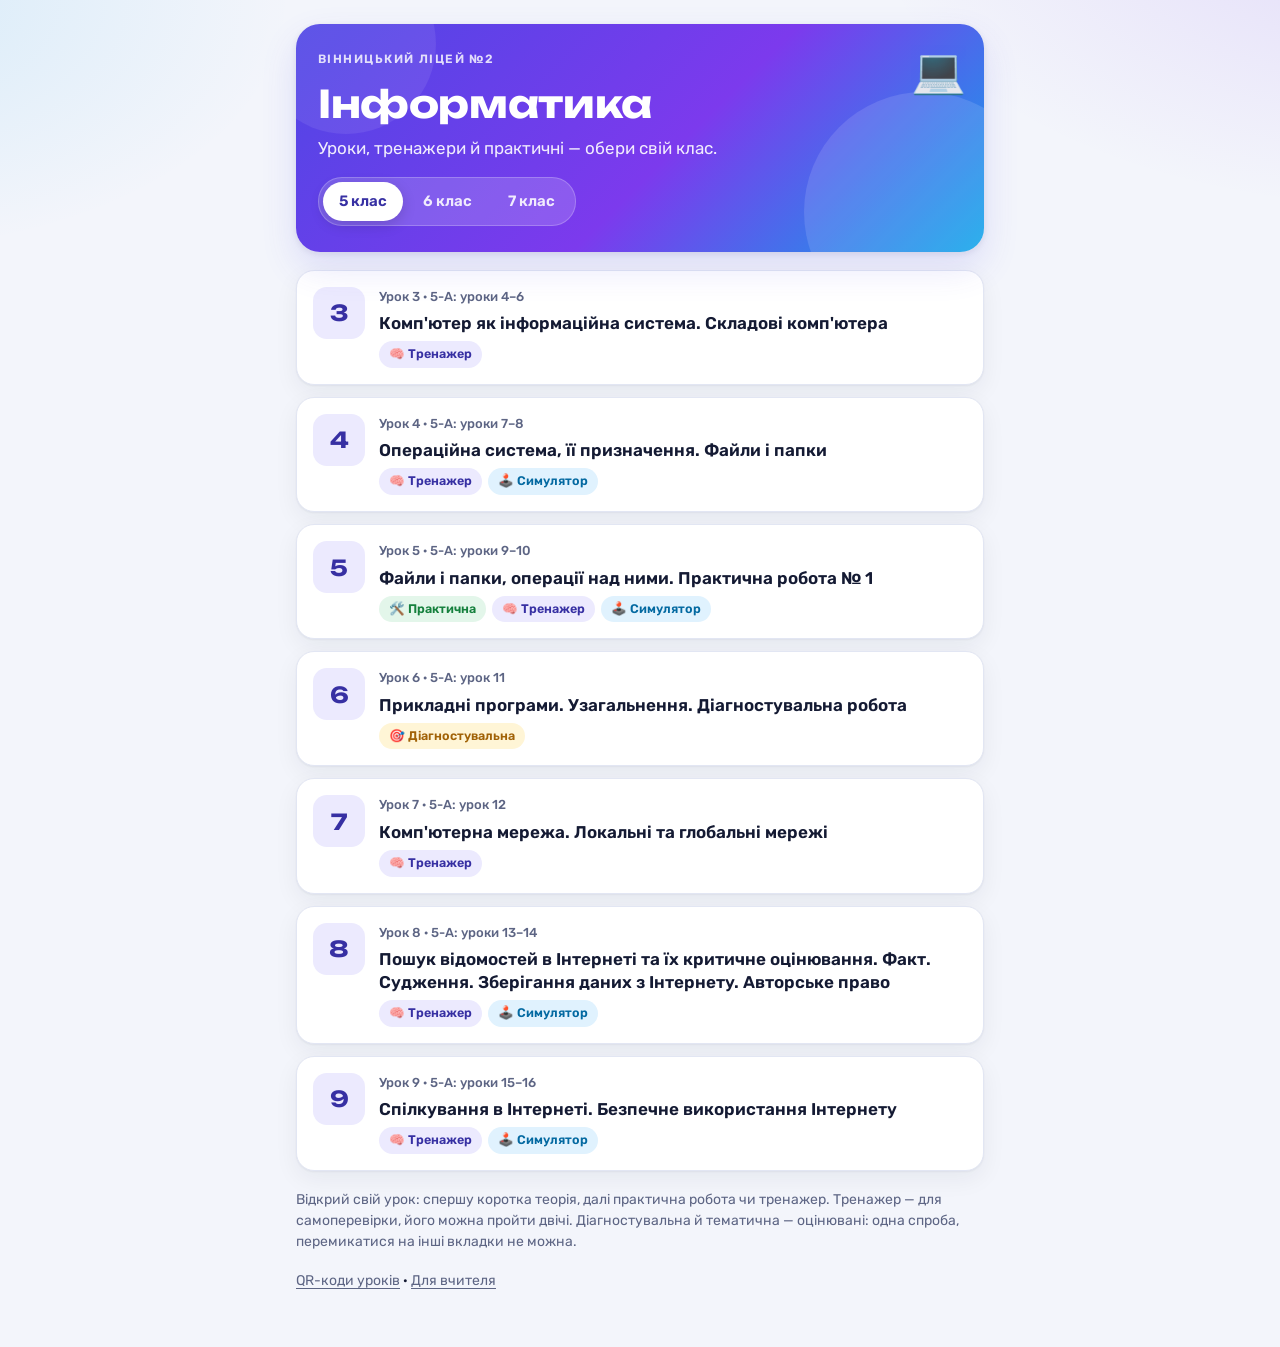
==== index.html @ d6779897 "Конспект-ігри на телефоні: банери не перекривають гру, тир чіткий - у міні-грі банер компактний одра" ====
<!doctype html>
<html lang="uk">
<head>
<meta charset="utf-8">
<meta name="viewport" content="width=device-width,initial-scale=1">
<title>Інформатика · уроки й тренажери</title>
<link rel="preconnect" href="https://fonts.googleapis.com">
<link rel="preconnect" href="https://fonts.gstatic.com" crossorigin>
<link rel="stylesheet" href="https://fonts.googleapis.com/css2?family=Unbounded:wght@500;600;700&family=Rubik:wght@400;500;600;700&display=swap">
<link rel="stylesheet" href="assets/style.css?v=202610202238">
</head>
<body>
<div class="wrap">
  <!-- Перелік уроків -->
  <div id="listView" class="stack" hidden>
    <header class="hero">
      <span class="hero-emoji" aria-hidden="true">💻</span>
      <div class="eyebrow">Вінницький ліцей №2</div>
      <h1>Інформатика</h1>
      <p>Уроки, тренажери й практичні — обери свій клас.</p>
      <div class="tabs" id="tabs" role="tablist" aria-label="Клас"></div>
    </header>
    <div class="list" id="list"></div>
    <p class="small muted" style="margin:0">Відкрий свій урок: спершу коротка теорія, далі практична робота чи тренажер. Тренажер — для самоперевірки, його можна пройти двічі. Діагностувальна й тематична — оцінювані: одна спроба, перемикатися на інші вкладки не можна.</p>
    <p class="small" style="margin:0"><a href="qr.html" class="link">QR-коди уроків</a> · <a href="teacher.html" class="link">Для вчителя</a></p>
  </div>

  <!-- Сторінка одного уроку -->
  <div id="lessonView" class="stack" hidden>
    <a href="index.html" id="back" class="backbtn">← Усі уроки</a>
    <header class="hero hero-lesson">
      <span class="hero-no" id="lNo" aria-hidden="true"></span>
      <div class="hero-text">
        <div class="eyebrow" id="lEyebrow"></div>
        <h1 id="lTitle"></h1>
        <p class="small" id="lBook"></p>
      </div>
    </header>
    <section class="card questcard" id="questWrap" hidden>
      <h2 class="sec-title"><span class="sec-ico" aria-hidden="true">🕹️</span>Конспект-гра <span class="beta">бета</span></h2>
      <p class="lucky">🍀 Пощастило! Конспект-гра відкривається лише на частині пристроїв — і цей серед них.</p>
      <p style="margin:0">Та сама тема — у вигляді гри: персонажі розповідають теорію, ти записуєш у зошит, а гра перевіряє. Хто швидше й точніше — потрапляє в таблицю лідерів класу. Можеш вибрати гру <b>замість</b> звичайного конспекту нижче. Наприкінці скажи, чи тобі так зручніше.</p>
      <a class="btn" id="questLink" href="#">🕹️ Пройти гру замість звичайного конспекту</a>
    </section>
    <section class="card">
      <h2 class="sec-title"><span class="sec-ico" aria-hidden="true">📘</span><span id="shortTitle">Теорія коротко</span></h2>
      <p class="writehint" id="writeHint">✍️ <b>Запиши в зошит</b> усе, що в рамках із позначкою «Запиши».</p>
      <div class="defs" id="defs"></div>
      <div class="brief" id="brief" hidden></div>
      <div id="keyWrap">
        <p class="keyhead">Запам'ятай</p>
        <ul class="key" id="key"></ul>
      </div>
    </section>
    <details class="card notes" id="notesWrap" hidden>
      <summary><h2 class="sec-title"><span class="sec-ico" aria-hidden="true">📖</span><span id="fullTitle">Повний конспект</span><span class="ntoggle"></span></h2></summary>
      <p class="writehint">✍️ Рамки «Запиши» — переписати в зошит.</p>
      <p class="pluslegend" id="plusLegend" hidden>Жовті рамки <span class="plusb">⭐ для 12 балів</span> — додаткові визначення: хто хоче 12, виписує й ці.</p>
      <div class="nbody" id="notes"></div>
    </details>
    <section class="card">
      <h2 class="sec-title"><span class="sec-ico" aria-hidden="true">🚀</span>Практика</h2>
      <div class="list" id="toolActs" hidden></div>
      <div class="gate" id="gate" hidden>
        <p style="margin:0">🔒 Щоб почати, введи код уроку — його скаже вчитель.</p>
        <div class="unlock"><input type="text" id="gateCode" placeholder="Код уроку" autocomplete="off" autocapitalize="off" spellcheck="false"><button class="btn" id="gateBtn">Відкрити</button></div>
        <p class="small errmsg" id="gateMsg" role="alert"></p>
      </div>
      <div class="list" id="acts"></div>
    </section>
    <p class="small" style="margin:0"><a href="qr.html" id="qrLink" class="link">QR-код цього уроку для проєктора</a></p>
  </div>
</div>
<script src="config.js?v=202610202238"></script>
<script src="assets/engine.js?v=202610202238"></script>
<script src="lessons.js?v=202610202238"></script>
<script src="tests/index.js?v=202610202238"></script>
<script src="practice/index.js?v=202610202238"></script>
<script src="assets/site.js?v=202610202238"></script>
<script src="assets/eggs.js?v=202610202238"></script>
<script>SITE.ready().then(SITE.renderIndex);</script>
</body>
</html>
---- assets/style.css ----
/* ============================================================ ТОКЕНИ */
:root{
  --bg:#f3f5fb;--bg-2:#e9eefb;--surface:#ffffff;--surface-2:#f7f8fd;--fg:#141a33;--muted:#5d6584;--line:#e2e6f3;--line-2:#d3d9ec;
  --accent:#4f46e5;--accent-2:#7c3aed;--accent-3:#0ea5e9;--accent-soft:#eceafe;--accent-ink:#3730a3;
  --pass:#15803d;--pass-soft:#e3f6ea;--fail:#c2410c;--fail-soft:#fdece4;--warn:#a16207;--warn-soft:#fff5d6;--sim:#0369a1;--sim-soft:#e0f2fe;
  --grad:linear-gradient(135deg,#4f46e5 0%,#7c3aed 55%,#0ea5e9 100%);
  --shadow:0 1px 2px rgba(20,26,51,.05),0 8px 24px rgba(20,26,51,.06);
  --shadow-hi:0 2px 6px rgba(20,26,51,.08),0 16px 36px rgba(79,70,229,.14);
  --r:18px;--r-sm:12px;
  --display:"Unbounded","Rubik",system-ui,sans-serif;--body:"Rubik",system-ui,-apple-system,"Segoe UI",sans-serif;
  color-scheme:light;
}
@media (prefers-color-scheme:dark){:root:not([data-theme="light"]){
  --bg:#0c1022;--bg-2:#121834;--surface:#161c36;--surface-2:#1b2242;--fg:#e8ebfa;--muted:#9ea6c8;--line:#262e52;--line-2:#323b66;
  --accent:#8b8cf8;--accent-2:#b18cfa;--accent-3:#38bdf8;--accent-soft:#232a5c;--accent-ink:#c7c8ff;
  --pass:#4ade80;--pass-soft:#123222;--fail:#fb8a5c;--fail-soft:#3a1d14;--warn:#facc15;--warn-soft:#352c0e;--sim:#7dd3fc;--sim-soft:#0b2a3f;
  --grad:linear-gradient(135deg,#4338ca 0%,#6d28d9 55%,#0369a1 100%);
  --shadow:0 1px 2px rgba(0,0,0,.3),0 8px 24px rgba(0,0,0,.25);--shadow-hi:0 2px 6px rgba(0,0,0,.35),0 16px 36px rgba(0,0,0,.35);
  color-scheme:dark}}
:root[data-theme="dark"]{
  --bg:#0c1022;--bg-2:#121834;--surface:#161c36;--surface-2:#1b2242;--fg:#e8ebfa;--muted:#9ea6c8;--line:#262e52;--line-2:#323b66;
  --accent:#8b8cf8;--accent-2:#b18cfa;--accent-3:#38bdf8;--accent-soft:#232a5c;--accent-ink:#c7c8ff;
  --pass:#4ade80;--pass-soft:#123222;--fail:#fb8a5c;--fail-soft:#3a1d14;--warn:#facc15;--warn-soft:#352c0e;--sim:#7dd3fc;--sim-soft:#0b2a3f;
  --grad:linear-gradient(135deg,#4338ca 0%,#6d28d9 55%,#0369a1 100%);
  --shadow:0 1px 2px rgba(0,0,0,.3),0 8px 24px rgba(0,0,0,.25);--shadow-hi:0 2px 6px rgba(0,0,0,.35),0 16px 36px rgba(0,0,0,.35);
  color-scheme:dark}

/* ============================================================ ОСНОВА */
*{box-sizing:border-box}
[hidden]{display:none!important}
html,body{margin:0}
body{
  background:
    radial-gradient(900px 500px at 110% -10%,color-mix(in srgb,var(--accent-2) 14%,transparent),transparent 60%),
    radial-gradient(700px 420px at -10% 0%,color-mix(in srgb,var(--accent-3) 12%,transparent),transparent 60%),
    var(--bg);
  background-attachment:fixed;
  color:var(--fg);font-family:var(--body);font-size:17px;line-height:1.5;-webkit-font-smoothing:antialiased;
}
.wrap{max-width:720px;margin:0 auto;padding:24px 16px 56px;display:flex;flex-direction:column;gap:18px}
.wrap.wide{max-width:1000px}
.stack{display:flex;flex-direction:column;gap:18px}
.eyebrow{font-size:12px;letter-spacing:.12em;text-transform:uppercase;color:var(--muted);font-weight:600}
h1{font-family:var(--display);font-weight:700;font-size:clamp(23px,5.8vw,32px);line-height:1.15;margin:4px 0 0;text-wrap:balance;letter-spacing:-.01em}
h2{font-family:var(--display);font-weight:600;font-size:18px;margin:0;letter-spacing:-.005em}
a{color:var(--accent)}
.muted{color:var(--muted)}
.small{font-size:14px}
code{background:var(--surface-2);border:1px solid var(--line);padding:1px 6px;border-radius:6px;font-size:14px;word-break:break-all}
code:empty{display:none}

.card{background:var(--surface);border:1px solid var(--line);border-radius:var(--r);padding:22px;display:flex;flex-direction:column;gap:14px;box-shadow:var(--shadow)}
@media (max-width:480px){.card{padding:18px;border-radius:16px}}

/* ---------- поля й кнопки ---------- */
label.fld{display:flex;flex-direction:column;gap:6px;font-weight:500;font-size:15px}
input[type=text],input[type=password],input[type=date],select{
  font:inherit;font-size:16px;padding:12px 14px;border:1.5px solid var(--line-2);border-radius:var(--r-sm);
  background:var(--surface-2);color:var(--fg);width:100%;transition:border-color .15s,box-shadow .15s}
input:focus,select:focus{outline:none;border-color:var(--accent);box-shadow:0 0 0 4px color-mix(in srgb,var(--accent) 18%,transparent)}
.btn{font:inherit;font-weight:600;border:0;border-radius:var(--r-sm);padding:13px 22px;background:var(--grad);color:#fff;cursor:pointer;align-self:flex-start;
  box-shadow:0 6px 16px color-mix(in srgb,var(--accent) 30%,transparent);transition:transform .12s,box-shadow .12s,filter .12s}
.btn:hover:not(:disabled){transform:translateY(-1px);filter:brightness(1.05)}
.btn:active:not(:disabled){transform:translateY(0)}
.btn.ghost{background:transparent;color:var(--accent);border:1.5px solid color-mix(in srgb,var(--accent) 55%,transparent);box-shadow:none}
.btn.ghost:hover:not(:disabled){background:var(--accent-soft)}
.btn:disabled{opacity:.45;cursor:not-allowed;box-shadow:none}
.btn:focus-visible,.link:focus-visible,a:focus-visible{outline:3px solid var(--accent);outline-offset:2px;border-radius:8px}
.btn.small-btn{padding:8px 14px;font-size:15px}
.link{background:none;border:0;color:var(--muted);font:inherit;font-size:14px;text-decoration:underline;text-underline-offset:3px;cursor:pointer;padding:0}
.link:hover{color:var(--accent)}
.row2{display:grid;grid-template-columns:1fr 2fr;gap:12px}
@media (max-width:480px){.row2{grid-template-columns:1fr}}

/* ---------- перемикачі (класи, Комп'ютер/Телефон) ---------- */
.tabs{display:inline-flex;gap:4px;flex-wrap:wrap;padding:4px;border-radius:24px;background:var(--surface);border:1px solid var(--line);box-shadow:var(--shadow);align-self:flex-start}
.tabs button{font:inherit;font-weight:600;font-size:15px;padding:8px 16px;border-radius:999px;border:0;background:transparent;color:var(--muted);cursor:pointer;transition:background .15s,color .15s}
.tabs button:hover{color:var(--fg)}
.tabs button.on{background:var(--grad);color:#fff;box-shadow:0 4px 12px color-mix(in srgb,var(--accent) 30%,transparent)}

/* ============================================================ ШАПКИ */
.hero{position:relative;overflow:hidden;border-radius:24px;padding:26px 22px;background:var(--grad);color:#fff;box-shadow:var(--shadow-hi);display:flex;flex-direction:column;gap:10px}
.hero::after{content:"";position:absolute;inset:auto -60px -80px auto;width:240px;height:240px;border-radius:50%;background:rgba(255,255,255,.12);pointer-events:none}
.hero::before{content:"";position:absolute;inset:-70px auto auto -40px;width:180px;height:180px;border-radius:50%;background:rgba(255,255,255,.08);pointer-events:none}
.hero > *{position:relative;z-index:1}
.hero .eyebrow{color:rgba(255,255,255,.82)}
.hero h1{color:#fff;font-size:clamp(26px,7vw,38px)}
.hero p{margin:0;color:rgba(255,255,255,.9)}
.hero .link{color:rgba(255,255,255,.9)}
.hero .link:hover{color:#fff}
.hero .tabs{background:rgba(255,255,255,.16);border-color:rgba(255,255,255,.22);box-shadow:none;margin-top:6px}
.hero .tabs button{color:rgba(255,255,255,.88)}
.hero .tabs button.on{background:#fff;color:#3730a3;box-shadow:0 4px 14px rgba(0,0,0,.15)}
.hero-emoji{position:absolute;right:18px;top:14px;font-size:44px;opacity:.95;z-index:1}
@media (max-width:480px){.hero-emoji{font-size:34px;right:14px;top:12px}}
.hero-lesson{flex-direction:row;align-items:flex-start;gap:16px}
.hero-lesson .hero-text{display:flex;flex-direction:column;gap:6px;min-width:0}
.hero-no{flex:none;width:64px;height:64px;border-radius:18px;background:rgba(255,255,255,.18);border:1px solid rgba(255,255,255,.3);display:grid;place-items:center;font-family:var(--display);font-weight:700;font-size:30px}
@media (max-width:420px){.hero-no{width:52px;height:52px;font-size:24px;border-radius:14px}.hero-lesson{gap:12px}}
.hero-lesson h1{font-size:clamp(20px,5.4vw,28px)}
.pagehead{display:flex;flex-direction:column;gap:4px}

/* ============================================================ ПЕРЕЛІК УРОКІВ */
.list{display:flex;flex-direction:column;gap:12px}
.lcard{display:flex;gap:14px;align-items:flex-start;padding:16px;border:1px solid var(--line);border-radius:var(--r);background:var(--surface);color:inherit;text-decoration:none;box-shadow:var(--shadow);transition:transform .15s,box-shadow .15s,border-color .15s}
.lcard:hover{transform:translateY(-2px);box-shadow:var(--shadow-hi);border-color:color-mix(in srgb,var(--accent) 35%,var(--line))}
.lno{flex:none;width:52px;height:52px;border-radius:14px;background:var(--accent-soft);color:var(--accent-ink);display:grid;place-items:center;font-family:var(--display);font-weight:700;font-size:22px}
.lbody{display:flex;flex-direction:column;gap:6px;min-width:0}
.lcard .t{font-weight:600;text-wrap:pretty;line-height:1.35}
.lnum{font-size:13px;color:var(--muted);font-weight:500}
.chips{display:flex;gap:6px;flex-wrap:wrap}
.badge{font-size:12.5px;font-weight:600;padding:4px 10px;border-radius:999px;background:var(--accent-soft);color:var(--accent-ink);white-space:nowrap}
.badge.diag{background:var(--warn-soft);color:var(--warn)}
.badge.prac{background:var(--pass-soft);color:var(--pass)}
.badge.tool{background:var(--warn-soft);color:var(--warn)}
.badge.sim{background:var(--sim-soft);color:var(--sim)}

/* ---------- сторінка уроку: теорія ---------- */
.sec-title{display:flex;align-items:center;gap:10px}
.sec-ico{width:34px;height:34px;border-radius:10px;display:grid;place-items:center;background:var(--accent-soft);font-size:18px;flex:none}
.defs{display:flex;flex-direction:column;gap:10px}
.def{position:relative;background:var(--accent-soft);border:2px solid color-mix(in srgb,var(--accent) 55%,transparent);border-radius:14px;padding:22px 14px 12px 18px;margin-top:10px;text-wrap:pretty}
/* ярлик «✍️ Запиши» на рамці кожного визначення — і в «Коротко», і в повному конспекті */
.def::after{content:"✍️ Запиши";position:absolute;top:-11px;left:14px;padding:1px 10px;border-radius:999px;font-size:12px;font-weight:700;line-height:20px;background:var(--accent);color:#fff;white-space:nowrap}
.def.plus::after{content:"✍️ Запиши — на 12";background:var(--warn);color:var(--surface)}
.writehint{margin:0;padding:8px 12px;border-radius:12px;background:var(--surface-2);border:1px dashed var(--line-2);font-size:15px}
.backbtn{display:inline-flex;align-items:center;gap:6px;align-self:flex-start;padding:10px 16px;border-radius:999px;background:var(--accent);color:#fff;font-weight:700;font-size:16px;text-decoration:none;box-shadow:var(--shadow)}
.backbtn:hover{filter:brightness(1.08)}
.backbtn:focus-visible{outline:3px solid var(--accent-2);outline-offset:2px}
.backbtn.wide{align-self:stretch;justify-content:center;padding:14px 18px;font-size:17px}
.backbtn[hidden]{display:none}
.def::before{content:"";position:absolute;left:0;top:10px;bottom:10px;width:4px;border-radius:0 4px 4px 0;background:var(--grad)}
.def b{color:var(--accent-ink)}
/* «Коротко — на 9 балів» і ⭐-визначення для 12 */
.brief{display:flex;flex-direction:column;gap:8px}
.brief p{margin:0;line-height:1.55}
.def.plus{background:var(--warn-soft);border-color:color-mix(in srgb,var(--warn) 60%,transparent)}
.def.plus::before{background:var(--warn)}
.plusb{display:inline-block;margin-right:4px;padding:1px 8px;border-radius:999px;font-size:12px;font-weight:700;background:var(--warn);color:var(--surface);vertical-align:1px;white-space:nowrap}
.pluslegend{margin:0;font-size:14px;color:var(--muted)}
.keyhead{margin:2px 0 6px;font-weight:600;font-size:14px;color:var(--muted)}
.key{margin:0;padding:0;list-style:none;display:flex;flex-direction:column;gap:8px}
.key li{position:relative;padding-left:30px}
.key li::before{content:"✓";position:absolute;left:0;top:1px;width:20px;height:20px;border-radius:50%;background:var(--pass-soft);color:var(--pass);font-size:12px;font-weight:700;display:grid;place-items:center}

/* ---------- дія уроку (тренажер, практична, тест) ---------- */
.titem{display:flex;align-items:center;gap:14px;padding:14px 16px;border:1px solid var(--line);border-radius:16px;background:var(--surface);color:inherit;text-decoration:none;transition:transform .15s,box-shadow .15s,border-color .15s}
.titem:hover{transform:translateY(-2px);box-shadow:var(--shadow-hi);border-color:color-mix(in srgb,var(--accent) 35%,var(--line))}
.ticon{flex:none;width:46px;height:46px;border-radius:14px;display:grid;place-items:center;font-size:22px;background:var(--accent-soft)}
.ticon.prac{background:var(--pass-soft)}
.ticon.tool{background:var(--warn-soft)}
.ticon.diag{background:var(--warn-soft)}
.ticon.sim{background:var(--sim-soft)}
.tbody{display:flex;flex-direction:column;gap:2px;min-width:0;flex:1}
.titem .t{font-weight:600;line-height:1.3;text-wrap:pretty}
.tside{display:flex;flex-direction:column;align-items:flex-end;gap:6px;flex:none}
.arrow{font-size:20px;color:var(--muted);transition:transform .15s,color .15s}
.titem:hover .arrow{transform:translateX(3px);color:var(--accent)}
@media (max-width:420px){.titem .badge{display:none}}

/* ---------- код уроку ---------- */
.gate{display:flex;flex-direction:column;gap:10px;border:1.5px dashed color-mix(in srgb,var(--accent) 50%,transparent);border-radius:16px;padding:16px;background:var(--accent-soft)}
section.card.gate{border-style:dashed}
.gate .unlock{max-width:none}
.errmsg{margin:0;color:var(--fail);font-weight:600}
.errmsg:empty{display:none}
.dim{opacity:.4;pointer-events:none;filter:grayscale(1)}

/* ============================================================ ТЕСТ */
.rail{display:flex;gap:4px}
.rail i{flex:1;height:8px;border-radius:999px;background:var(--line)}
.rail i.done{background:var(--grad)}
.rail i.now{background:color-mix(in srgb,var(--accent) 45%,var(--line))}
.qhead{display:flex;justify-content:space-between;align-items:baseline;gap:12px;font-variant-numeric:tabular-nums}
.qnum{font-family:var(--display);font-weight:600;font-size:14px;color:var(--accent)}
.timer{font-variant-numeric:tabular-nums;font-weight:700;color:var(--muted);background:var(--surface-2);border:1px solid var(--line);padding:2px 10px;border-radius:999px}
.timer:empty{display:none}
.timer.low{color:var(--fail);border-color:var(--fail)}
.qtext{font-size:clamp(18px,4.8vw,22px);font-weight:600;margin:0;text-wrap:pretty;white-space:pre-line;line-height:1.35;overflow-wrap:anywhere}
.opt,.stext,.otext,.ib-body,.ib-subj,.goals li,.qx{overflow-wrap:anywhere}
.hint{font-size:14px;color:var(--muted);margin:-6px 0 0}
/* підказка до інтерактивного завдання — помітніша */
.hint.task{margin:0;padding:8px 12px;border-radius:12px;background:var(--accent-soft);color:var(--accent-ink);font-size:14px}
.hint.task::before{content:"💡 "}
.gohint{margin:-4px 0 0;font-size:14px;color:var(--accent-ink);font-weight:500}
.howto summary{cursor:pointer;font-weight:600;color:var(--accent)}
.howto ol{margin:8px 0 0;padding-left:22px;display:flex;flex-direction:column;gap:4px;font-size:15px}
/* розмиття завдань, поки сторінка без фокусу */
#quiz{position:relative}
body.veiled #quiz{filter:blur(12px)}
.ainote{margin:0;color:var(--muted);font-size:13px;line-height:1.35}
.qtext + .ainote{margin-top:-6px}
.opts{display:flex;flex-direction:column;gap:10px}
.opt{display:flex;gap:12px;align-items:center;padding:14px;border:1.5px solid var(--line);border-radius:14px;cursor:pointer;background:var(--surface);position:relative;transition:border-color .12s,background .12s,transform .12s}
.opt:hover{border-color:color-mix(in srgb,var(--accent) 55%,var(--line))}
.opt:active{transform:scale(.995)}
.opt input{position:absolute;opacity:0;pointer-events:none}
.opt .mk{flex:none;width:30px;height:30px;border-radius:10px;border:1.5px solid var(--line-2);display:grid;place-items:center;font-size:13px;font-weight:700;color:var(--muted);background:var(--surface-2)}
.opt.multi .mk{border-radius:8px}
.opt.sel{border-color:var(--accent);background:var(--accent-soft)}
.opt.sel .mk{background:var(--grad);border-color:transparent;color:#fff}
.opt.right{border-color:var(--pass);background:var(--pass-soft)}
.opt.right .mk{background:var(--pass);border-color:var(--pass);color:#fff}
.opt.wrong{border-color:var(--fail);background:var(--fail-soft)}
.opt.wrong .mk{background:var(--fail);border-color:var(--fail);color:#fff}
.opt:has(input:focus-visible){outline:3px solid var(--accent);outline-offset:2px}
.locked .opt{cursor:default}
#opts input[type=text]{font-size:18px}
.fb{border-radius:14px;padding:12px 14px;display:flex;flex-direction:column;gap:4px}
.fb p{margin:0}
.fb.ok{background:var(--pass-soft);color:var(--pass);font-weight:600}
.fb.no{background:var(--fail-soft);border:1.5px solid var(--fail)}
.fb.no b{color:var(--fail)}
.warn{background:var(--fail-soft);color:var(--fail);border:1.5px solid var(--fail);border-radius:14px;padding:12px 14px;font-weight:600}
.info{background:var(--warn-soft);color:var(--warn);border-radius:14px;padding:12px 14px;font-size:15px}
.noselect{-webkit-user-select:none;user-select:none;-webkit-touch-callout:none}
/* на телефоні кнопка «Відповісти/Далі» завжди під пальцем */
@media (max-width:560px){
  #quiz{padding-bottom:84px}
  #quiz #next{position:fixed;left:16px;right:16px;bottom:max(14px,env(safe-area-inset-bottom));z-index:20;align-self:stretch;padding:15px;font-size:17px}
  #quiz #next:disabled{opacity:1;background:var(--line-2);color:var(--muted)}
}

/* ---------- результат ---------- */
.verdict{text-align:center;align-items:center;padding-block:30px}
.verdict.pass{background:linear-gradient(180deg,var(--pass-soft),var(--surface) 70%);border-color:color-mix(in srgb,var(--pass) 40%,var(--line))}
.verdict.fail{background:linear-gradient(180deg,var(--fail-soft),var(--surface) 70%);border-color:color-mix(in srgb,var(--fail) 40%,var(--line))}
.big{
  --ring:var(--accent);
  width:168px;aspect-ratio:1;border-radius:50%;display:grid;place-items:center;margin:4px 0;
  font-family:var(--display);font-weight:700;font-size:38px;line-height:1;font-variant-numeric:tabular-nums;
  background:radial-gradient(closest-side,var(--surface) 80%,transparent 81% 100%),conic-gradient(var(--ring) calc(var(--p,0) * 1turn),var(--line) 0);
}
.pass .big{--ring:var(--pass);color:var(--pass)}
.fail .big{--ring:var(--fail);color:var(--fail)}
.who{font-size:20px;font-weight:600;margin:0}
.report{width:100%;max-width:460px;display:flex;flex-direction:column;gap:8px;text-align:left}
.rrow{display:grid;grid-template-columns:1fr auto;gap:2px 12px;padding:12px 14px;border-radius:14px;background:var(--surface);border:1px solid var(--line);font-variant-numeric:tabular-nums}
.rrow b{grid-column:1/-1}
.rrow span{color:var(--muted);font-size:15px}
.rrow em{font-style:normal;font-weight:600;text-align:right}
details.review{border:1px solid var(--line);border-radius:14px;background:var(--surface);padding:10px 14px;text-align:left;width:100%;max-width:460px}
details.review summary{cursor:pointer;font-weight:600}
.rv{border-top:1px solid var(--line);padding-block:10px;display:flex;flex-direction:column;gap:4px}
.rv p{margin:0}
.ra{font-size:15px;padding:4px 8px;border-radius:8px}
.ra.bad{color:var(--fail);background:var(--fail-soft)}
.ra.good{color:var(--pass);background:var(--pass-soft)}
.unlock{display:flex;gap:8px;flex-wrap:wrap;width:100%;max-width:460px}
.unlock input{flex:1;min-width:160px}

/* ============================================================ ПРАКТИЧНА */
.steps{list-style:none;margin:0;padding:0;display:flex;flex-direction:column;gap:8px}
.step label{display:flex;gap:12px;align-items:flex-start;padding:12px 14px;border:1.5px solid var(--line);border-radius:14px;cursor:pointer;background:var(--surface);transition:border-color .12s,background .12s}
.step input{position:absolute;opacity:0;pointer-events:none}
.step .n{flex:none;width:30px;height:30px;border-radius:50%;border:1.5px solid var(--line-2);display:grid;place-items:center;font-size:14px;font-weight:700;color:var(--muted);font-variant-numeric:tabular-nums;background:var(--surface-2)}
.step label:hover{border-color:color-mix(in srgb,var(--accent) 55%,var(--line))}
.step.done label{border-color:color-mix(in srgb,var(--pass) 55%,var(--line));background:var(--pass-soft)}
.step.done .n{background:var(--pass);border-color:var(--pass);color:#fff;font-size:0}
.step.done .n::after{content:"✓";font-size:15px}
.step input:focus-visible + .n{outline:3px solid var(--accent);outline-offset:2px}
.step .stext{flex:1;min-width:0}
.step-extra{margin:6px 0 0 56px;display:flex;flex-direction:column;gap:6px}
.step .how{margin:0;padding-left:20px;font-size:15px;color:var(--fg);display:flex;flex-direction:column;gap:3px}
.step .how li::marker{color:var(--muted);font-size:13px}
details.tip{border-radius:12px;background:var(--accent-soft);color:var(--accent-ink);font-size:15px;padding:6px 12px}
details.tip summary{cursor:pointer;font-weight:600;font-size:14px}
details.tip p{margin:6px 0 2px}
code.fname{font-family:ui-monospace,Consolas,"Cascadia Mono",monospace;font-size:.92em;background:var(--surface-2);border:1px solid var(--line-2);border-radius:6px;padding:0 5px;white-space:nowrap;color:var(--fg)}
.keys{white-space:nowrap}
figure.illus{margin:4px 0;max-width:420px}
figure.illus svg{display:block;width:100%;height:auto;font-family:var(--body)}
details.prep{border:1.5px dashed var(--line-2);border-radius:14px;padding:10px 14px;background:var(--surface-2)}
details.prep > summary{cursor:pointer;font-weight:600}
.prep-item{margin-top:10px}
.prep-item p{margin:0}
.qa-list{display:flex;flex-direction:column;gap:8px}
details.qa{border:1px solid var(--line);border-radius:12px;background:var(--surface);padding:10px 14px}
details.qa > summary{cursor:pointer;font-weight:600}
.qa-body p{margin:8px 0 0}
@media (max-width:520px){.step-extra{margin-left:8px}}
.prog{margin:0;font-weight:600;color:var(--muted)}
.prog.full{color:var(--pass)}
table.t{border-collapse:collapse;width:100%;font-size:15px}
table.t td,table.t th{border-bottom:1px solid var(--line);padding:8px 6px;text-align:left}
table.crit td.pts{text-align:right;font-weight:700;font-variant-numeric:tabular-nums;white-space:nowrap}
table.crit tr.sum td{font-weight:700;border-bottom:0}

/* ============================================================ QR */
.qgrid{display:grid;grid-template-columns:repeat(auto-fill,minmax(200px,1fr));gap:12px}
.qcard{display:flex;flex-direction:column;gap:4px;align-items:center;text-align:center;padding:14px;border:1px solid #e2e6f3;border-radius:16px;background:#fff;color:#141a33;text-decoration:none;break-inside:avoid;box-shadow:var(--shadow);transition:transform .15s}
.qcard:hover{transform:translateY(-2px)}
.qcard img{width:100%;max-width:180px;aspect-ratio:1}
.qcard code{background:transparent;border:0;color:#5d6584}
.qcard.qhome{border:2px solid #4f46e5}
.qone{min-height:100dvh;display:flex;flex-direction:column;align-items:center;justify-content:center;gap:12px;padding:24px 16px;text-align:center;background:#fff;color:#141a33}
.qone .eyebrow{color:#5d6584}
.qone h1{max-width:900px;color:#141a33}
.qone img{width:min(70vh,86vw);aspect-ratio:1}
.qurl{font-family:var(--display);font-size:clamp(16px,3vw,28px);margin:0;word-break:break-all}

/* ============================================================ КАБІНЕТ УЧИТЕЛЯ */
.rhead{display:flex;justify-content:space-between;align-items:center;gap:12px}
.filters{display:grid;grid-template-columns:repeat(3,minmax(0,1fr));gap:10px}
@media (max-width:560px){.filters{grid-template-columns:1fr}}
.filters select{padding:10px 12px}
.filters input[type=date]{padding:9px 12px;margin-top:6px}
.tiles{display:grid;grid-template-columns:repeat(auto-fill,minmax(118px,1fr));gap:8px}
.tile{display:flex;flex-direction:column;gap:2px;padding:12px 14px;border:1px solid var(--line);border-radius:14px;background:var(--surface-2);border-top-width:4px}
.tile .tl{font-size:13px;color:var(--muted);font-weight:600}
.tile .tv{font-family:var(--display);font-size:26px;line-height:1.15;font-variant-numeric:tabular-nums;color:var(--fg)}
.tile .ts{font-size:12px;color:var(--muted)}
.tile.lv-hi{border-top-color:var(--pass)}
.tile.lv-ok{border-top-color:var(--accent)}
.tile.lv-mid{border-top-color:var(--warn)}
.tile.lv-low,.tile.lv-warn{border-top-color:var(--fail)}
.tablewrap{overflow-x:auto;-webkit-overflow-scrolling:touch}
table.res{min-width:720px}
table.res th{font-size:13px;color:var(--muted);font-weight:600;white-space:nowrap}
table.res td{vertical-align:top}
table.res td.num{font-variant-numeric:tabular-nums;white-space:nowrap}
table.res td.g{white-space:nowrap;border-left:4px solid transparent}
table.res td.g.lv-hi{border-left-color:var(--pass)}
table.res td.g.lv-ok{border-left-color:var(--accent)}
table.res td.g.lv-mid{border-left-color:var(--warn)}
table.res td.g.lv-low{border-left-color:var(--fail)}
table.res tr.grp td{background:var(--accent-soft);color:var(--fg);font-size:14px;padding:8px 10px;border-bottom:0}
.warn-t{color:var(--fail);font-weight:700}
.filters .chk{display:flex;align-items:center;gap:8px;font-size:14px;font-weight:600;align-self:end;padding-bottom:10px}
.filters .chk input{width:18px;height:18px}
td.flags{min-width:110px;cursor:pointer}
.flag{display:inline-block;margin:1px 3px 1px 0;padding:1px 7px;border-radius:999px;font-size:12px;font-weight:600;white-space:nowrap;background:var(--warn-soft);color:var(--warn)}
.flaglegend summary{cursor:pointer}
.sortbtn{all:unset;cursor:pointer;font:inherit;font-size:13px;font-weight:600;color:var(--muted);white-space:nowrap;padding:2px 0}
.sortbtn:hover,.sortbtn.on{color:var(--accent)}
.sortbtn:focus-visible{outline:2px solid var(--accent);outline-offset:2px;border-radius:4px}
details.card{gap:12px}
details.card > summary{cursor:pointer;list-style-position:outside}
details.card:not([open]){gap:0}
/* повний конспект на сторінці уроку */
details.notes > summary{list-style:none}
details.notes > summary::-webkit-details-marker{display:none}
details.notes > summary h2{margin:0}
.ntoggle{margin-left:auto;font-family:var(--body);font-size:14px;font-weight:600;color:var(--accent);white-space:nowrap}
.ntoggle::after{content:"Розгорнути ▾"}
details.notes[open] .ntoggle::after{content:"Згорнути ▴"}
.nbody{display:flex;flex-direction:column;gap:12px;line-height:1.55}
.nbody h3{margin:14px 0 0;font-size:19px;line-height:1.3}
.nbody h3:first-child{margin-top:4px}
.nbody p,.nbody ul,.nbody ol{margin:0}
.nbody ul,.nbody ol{padding-left:22px;display:flex;flex-direction:column;gap:4px}
.nbody .nnote{color:var(--muted);font-size:15px}
.nbody .ntask{margin-top:8px}
.ntable{overflow-x:auto;-webkit-overflow-scrolling:touch;border:1px solid var(--line);border-radius:12px}
.ntable table{border-collapse:collapse;width:100%;font-size:15px}
.ntable th,.ntable td{padding:8px 10px;text-align:left;vertical-align:top;border-bottom:1px solid var(--line)}
.ntable th{background:var(--surface-2);font-weight:600}
.ntable tr:last-child td{border-bottom:0}
.ntable th,.ntable td{-webkit-hyphens:auto;hyphens:auto}
@media (max-width:480px){
  .ntable table{font-size:14px}
  .ntable th,.ntable td{padding:7px 8px}
  /* таблиці на 3+ колонки на телефоні — стосом карток: рядок = блок, колонки підписані */
  .ntable.wide thead{display:none}
  .ntable.wide table,.ntable.wide tbody,.ntable.wide tr,.ntable.wide td{display:block}
  .ntable.wide tr{padding:9px 12px;border-bottom:1px solid var(--line)}
  .ntable.wide tr:last-child{border-bottom:0}
  .ntable.wide td{border:0;padding:1px 0}
  .ntable.wide td:first-child{font-weight:600;padding-bottom:3px}
  .ntable.wide td:not(:first-child)::before{content:attr(data-th) ": ";color:var(--muted)}
}

/* ============================================================ ПАСХАЛКИ */
.egg-bonus{margin:0;padding:10px 14px;border-radius:14px;background:var(--warn-soft);color:var(--warn);font-weight:600;font-size:15px}
.egg-line{margin:0;font-weight:600;font-size:18px}
.egg-toast{position:fixed;left:50%;bottom:24px;transform:translateX(-50%);z-index:50;background:var(--fg);color:var(--bg);padding:10px 18px;border-radius:999px;font-weight:600;font-size:15px;max-width:calc(100% - 32px);text-align:center;box-shadow:0 8px 28px rgba(0,0,0,.25)}
.egg-fly{position:fixed;top:18vh;left:-120px;z-index:49;font-size:56px;pointer-events:none;animation:eggfly 3.4s linear forwards}
@keyframes eggfly{0%{transform:translate(0,0) rotate(-6deg)}50%{transform:translate(55vw,-6vh) rotate(4deg)}100%{transform:translate(calc(100vw + 240px),2vh) rotate(-4deg)}}
.egg-confetti{position:fixed;inset:0;pointer-events:none;z-index:48;overflow:hidden}
.egg-confetti i{position:absolute;top:-12px;width:8px;height:14px;border-radius:2px;animation:eggfall linear forwards}
@keyframes eggfall{to{top:105vh;transform:rotate(540deg)}}
.egg-snow{position:fixed;inset:0;pointer-events:none;z-index:47;overflow:hidden}
.egg-snow i{position:absolute;top:-24px;color:#9ecbff;font-style:normal;opacity:.85;animation:eggsnow linear forwards}
@keyframes eggsnow{to{top:105vh;transform:translateX(30px) rotate(180deg)}}

/* ============================================================ РУХ І ДРУК */
@media (prefers-reduced-motion:no-preference){
  .card:not(#quiz),.lcard,.titem,.hero{animation:rise .28s ease-out backwards}
  .list > *:nth-child(2){animation-delay:.03s}.list > *:nth-child(3){animation-delay:.06s}.list > *:nth-child(4){animation-delay:.09s}.list > *:nth-child(n+5){animation-delay:.12s}
  @keyframes rise{from{opacity:0;transform:translateY(8px)}to{opacity:1;transform:none}}
}
@media (prefers-reduced-motion:reduce){*{transition:none!important}}
@media print{
  body{background:#fff}
  .noprint{display:none!important}
  .wrap{padding:0}
  .qgrid{grid-template-columns:repeat(3,1fr)}
  .qcard{border-color:#999;box-shadow:none}
}

/* ============================================================ ІНТЕРАКТИВНІ ЗАВДАННЯ (assets/tasks.js) */
.opts.tasks{gap:10px}
.right-mark,.sfix{font-size:13px;font-weight:700;color:var(--pass);white-space:nowrap}
/* розклади по групах */
.srow{display:flex;flex-direction:column;gap:8px;padding:12px;border:1.5px solid var(--line);border-radius:14px;background:var(--surface)}
.stext{font-weight:600}
.sbtns{display:flex;flex-wrap:wrap;gap:6px}
.sbtn{font:inherit;font-size:14px;font-weight:600;padding:7px 12px;border-radius:999px;border:1.5px solid var(--line-2);background:var(--surface-2);color:var(--fg);cursor:pointer}
.sbtn:hover{border-color:var(--accent)}
.sbtn.on{background:var(--grad);border-color:transparent;color:#fff}
.srow.right{border-color:var(--pass);background:var(--pass-soft)}
.srow.wrong{border-color:var(--fail);background:var(--fail-soft)}
/* порядок */
.olist{display:flex;flex-direction:column;gap:8px}
.oitem{display:flex;align-items:center;gap:12px;text-align:left;font:inherit;padding:12px 14px;border:1.5px solid var(--line);border-radius:14px;background:var(--surface);color:var(--fg);cursor:pointer}
.oitem:hover{border-color:color-mix(in srgb,var(--accent) 55%,var(--line))}
.ono{flex:none;width:30px;height:30px;border-radius:50%;border:1.5px dashed var(--line-2);display:grid;place-items:center;font-weight:700;font-variant-numeric:tabular-nums}
.oitem.on .ono{border:0;background:var(--grad);color:#fff}
.otext{flex:1}
.oitem.right{border-color:var(--pass);background:var(--pass-soft)}
.oitem.wrong{border-color:var(--fail);background:var(--fail-soft)}
/* клавіші */
.kwrap{display:flex;flex-direction:column;gap:10px;align-items:flex-start}
.kshow{min-height:64px;width:100%;display:flex;align-items:center;justify-content:center;gap:8px;flex-wrap:wrap;border:2px dashed var(--line-2);border-radius:16px;padding:12px;background:var(--surface-2)}
.kshow.right{border:2px solid var(--pass);background:var(--pass-soft)}
.kshow.wrong{border:2px solid var(--fail);background:var(--fail-soft)}
kbd{font-family:var(--body);font-weight:700;font-size:16px;min-width:38px;text-align:center;padding:6px 10px;border-radius:9px;background:var(--surface);border:1.5px solid var(--line-2);border-bottom-width:4px;color:var(--fg)}
.kgrid{display:grid;grid-template-columns:1fr 1fr;gap:8px;width:100%}
.kopt{display:flex;gap:6px;align-items:center;justify-content:center;flex-wrap:wrap;padding:12px;border:1.5px solid var(--line);border-radius:14px;background:var(--surface);cursor:pointer;font:inherit}
.kopt.on{border-color:var(--accent);background:var(--accent-soft)}
.kopt.right{border-color:var(--pass);background:var(--pass-soft)}
.kopt.wrong{border-color:var(--fail);background:var(--fail-soft)}
/* схеми */
.scenewrap{border:1px solid var(--line);border-radius:16px;background:var(--surface-2);padding:8px}
svg.scene{display:block;width:100%;height:auto;font-family:var(--body)}
.sc-frame{fill:var(--surface);stroke:var(--line-2)}
.sc-bar{fill:color-mix(in srgb,var(--accent) 12%,var(--surface))}
.sc-menu{fill:var(--surface-2)}
.sc-paper{fill:var(--surface-2);stroke:var(--line)}
.sc-line{fill:var(--line-2)}
.sc-scroll{fill:var(--line-2)}
.sc-btn{fill:transparent}
.sc-wall{fill:color-mix(in srgb,var(--accent-3) 22%,var(--surface))}
.sc-icon{fill:transparent}
.sc-task{fill:#1e2340}
.sc-tbtn{fill:rgba(255,255,255,.08)}
.sc-tbtn2{fill:var(--surface-2);stroke:var(--line-2)}
.sc-field{fill:var(--surface-2);stroke:var(--line-2)}
.sc-send{fill:var(--accent)}
.sc-tab{fill:transparent}
.sc-tabon{fill:var(--accent-soft)}
.sc-ribbon{fill:var(--surface-2);stroke:var(--line)}
.sc-rbtn{fill:transparent}
.sc-cloud{fill:color-mix(in srgb,var(--accent-3) 18%,var(--surface));stroke:var(--line-2)}
.sc-wire{stroke:var(--muted);stroke-width:3}
.sc-wireless{stroke:var(--muted);stroke-width:1.5;stroke-dasharray:3 3}
.sc-waves{stroke:var(--accent);stroke-width:2.5;stroke-linecap:round}
.sc-stage{fill:#fff;stroke:var(--line-2)}
.sc-ball{fill:#f97316}
.sc-path{stroke:#94a3b8;stroke-width:1.5;stroke-dasharray:4 3}
.sc-cell{fill:var(--surface);stroke:var(--line)}
.sc-key{fill:var(--accent-soft);stroke:var(--accent)}
.sc-tc{font-size:12px;font-weight:600;text-anchor:middle;fill:var(--fg)}
.sc-arrowbg{fill:#fff;stroke:#999}
.sc-t{font-size:12px;font-weight:600;fill:var(--fg)}
.sc-s{font-size:11px;fill:var(--muted)}
.sc-ic{font-size:13px;text-anchor:middle;fill:var(--fg)}
.sc-emoji{font-size:24px;text-anchor:middle}
.sc-emoji2{font-size:14px;text-anchor:middle}
.sc-lbl{font-size:10px;text-anchor:middle;fill:var(--fg)}
.sc-arrow{font-size:11px;text-anchor:middle;fill:#1a56db;font-weight:700}
.sc-start{font-size:16px;text-anchor:middle;fill:#7cc4ff}
.sc-apps{font-size:12px;text-anchor:middle}
.sc-clock{font-size:11px;text-anchor:middle;fill:#e8ebfa}
.sc-tabt{font-size:9.5px;text-anchor:middle;fill:var(--fg)}
.sc-tabt.sc-xs{font-size:8.3px}
.sc-sendt{font-size:11px;font-weight:700;text-anchor:middle;fill:#fff}
.hot{cursor:pointer;transition:fill .12s,stroke .12s}
.hot:hover{stroke:var(--accent);stroke-width:2}
.hot:focus-visible{outline:none;stroke:var(--accent);stroke-width:3}
.hot.on{stroke:var(--accent);stroke-width:3;fill:color-mix(in srgb,var(--accent) 18%,transparent)}
.hot.right{stroke:var(--pass);stroke-width:3;fill:color-mix(in srgb,var(--pass) 25%,transparent)}
.hot.wrong{stroke:var(--fail);stroke-width:3;fill:color-mix(in srgb,var(--fail) 22%,transparent)}
/* цілі симулятора */
.goals{margin:0;padding:12px 14px 12px 34px;border-radius:14px;background:var(--accent-soft);display:flex;flex-direction:column;gap:4px;font-weight:500}
.goals li.done,.goals li.right{color:var(--pass)}
.goals li.done::marker{content:"✓  "}
.goals li.right::marker{content:"✓  "}
.goals li.wrong{color:var(--fail)}
.goals li.wrong::marker{content:"✗  "}
/* «Провідник» */
.fx{border:1px solid var(--line-2);border-radius:16px;overflow:hidden;background:var(--surface)}
.fx-bar{display:flex;flex-wrap:wrap;gap:4px;padding:8px;background:var(--surface-2);border-bottom:1px solid var(--line)}
.fx-b{display:flex;align-items:center;gap:6px;font:inherit;font-size:13px;font-weight:600;padding:7px 10px;border:1px solid var(--line);border-radius:10px;background:var(--surface);color:var(--fg);cursor:pointer}
.fx-b:hover{border-color:var(--accent)}
.fx-b.off{opacity:.45}
.fx-bi{font-size:16px;line-height:1;white-space:nowrap}
.fx-bt{-webkit-hyphens:manual;hyphens:manual}
/* на телефоні — сітка 4 × 2, значок над підписом: підписи не ховаємо */
@media (max-width:560px){
  .fx-bar{display:grid;grid-template-columns:repeat(4,minmax(0,1fr));gap:5px;padding:6px}
  .fx-b{flex-direction:column;justify-content:center;gap:3px;padding:7px 2px;font-size:11px;line-height:1.15;text-align:center;min-height:52px;min-width:0}
  .fx-bt{overflow-wrap:anywhere}
  .fx-bi{font-size:19px}
}
@media (max-width:440px){.fx-bar{grid-template-columns:repeat(3,minmax(0,1fr))}}
@media (max-width:350px){.fx-bar{grid-template-columns:repeat(2,minmax(0,1fr))}.fx-b{flex-direction:row;gap:6px;min-height:40px}}
.fx-path{display:flex;align-items:center;gap:8px;padding:8px 10px;font-size:14px;border-bottom:1px solid var(--line);color:var(--muted)}
.fx-up{font:inherit;border:1px solid var(--line);border-radius:8px;background:var(--surface-2);color:var(--fg);padding:2px 8px;cursor:pointer}
.fx-up:disabled{opacity:.4;cursor:default}
.fx-grid{display:grid;grid-template-columns:repeat(auto-fill,minmax(96px,1fr));gap:6px;padding:10px;min-height:120px;align-content:start}
.fx-grid>p{grid-column:1/-1;margin:6px 2px}
.fx-item{display:flex;flex-direction:column;align-items:center;gap:4px;padding:8px 4px;border:1.5px solid transparent;border-radius:12px;background:transparent;font:inherit;font-size:13px;color:var(--fg);cursor:pointer;text-align:center}
.fx-item:hover{background:var(--surface-2)}
.fx-item.on{border-color:var(--accent);background:var(--accent-soft)}
.fx-item.cut{opacity:.5}
.fx-ic{font-size:30px;line-height:1}
.fx-n{word-break:break-word;line-height:1.2}
.fx-restore{font:inherit;font-size:12px;font-weight:600;border:1px solid var(--accent);color:var(--accent);background:transparent;border-radius:999px;padding:3px 10px;cursor:pointer}
.fx-rename{display:flex;gap:8px;padding:8px 10px;border-top:1px solid var(--line);background:var(--accent-soft)}
.fx-rename input{flex:1}
.fx-status{padding:9px 12px;font-size:14px;color:var(--fg);border-top:1px solid var(--line);background:var(--accent-soft)}
/* «Пошта Ліцею» */
.ib{border:1px solid var(--line-2);border-radius:16px;overflow:hidden;background:var(--surface)}
.ib-head{display:flex;flex-wrap:wrap;gap:4px 10px;align-items:baseline;padding:10px 12px;background:var(--grad);color:#fff}
.ib-head span{font-size:12px;opacity:.9}
.ib-list{display:flex;flex-direction:column}
.ib-row{display:flex;align-items:center;gap:10px;padding:10px 12px;border:0;border-bottom:1px solid var(--line);background:var(--surface);font:inherit;text-align:left;color:var(--fg);cursor:pointer}
.ib-row:hover{background:var(--surface-2)}
.ib-row.right{background:var(--pass-soft)}
.ib-row.wrong{background:var(--fail-soft)}
.ib-av{flex:none;width:34px;height:34px;border-radius:50%;display:grid;place-items:center;background:var(--accent-soft);color:var(--accent-ink);font-weight:700}
.ib-meta{display:flex;flex-direction:column;min-width:0;flex:1}
.ib-meta b{font-size:14px}
.ib-meta span{font-size:13px;color:var(--muted);white-space:nowrap;overflow:hidden;text-overflow:ellipsis}
.ib-mark{flex:none;font-size:18px;color:var(--muted)}
.ib-why{margin:0;padding:6px 12px 10px 56px;font-size:13px;color:var(--muted);border-bottom:1px solid var(--line)}
.ib-view{display:flex;flex-direction:column;gap:8px;padding:12px}
.ib-from{margin:0}
.ib-addr{font-size:14px;color:var(--muted);word-break:break-all}
.ib-subj{margin:0;font-weight:700}
.ib-body{border:1px solid var(--line);border-radius:12px;padding:10px 12px;background:var(--surface-2)}
.ib-body p{margin:0 0 6px}
.ib-link{color:#1a56db;text-decoration:underline;cursor:pointer}
:root[data-theme="dark"] .ib-link{color:#7cb3ff}
@media (prefers-color-scheme:dark){:root:not([data-theme="light"]) .ib-link{color:#7cb3ff}}
.ib-att{font-size:14px;color:var(--muted)}
.ib-status{font-size:13px;color:var(--muted);padding:8px 10px;border-radius:10px;background:var(--surface-2);border:1px dashed var(--line-2);overflow-wrap:anywhere}
.ib-status.on{color:var(--fg);border-style:solid;border-color:var(--accent)}
.ib-btns{display:flex;gap:8px;flex-wrap:wrap}
.ib-btns .btn{flex:1;min-width:130px}
.ib-ph{color:var(--fail)!important;border-color:color-mix(in srgb,var(--fail) 55%,transparent)!important}
/* стрічка «Шукач» / «Чат класу» */
.fd{border:1px solid var(--line-2);border-radius:16px;overflow:hidden;background:var(--surface);display:flex;flex-direction:column}
.fd-query{display:flex;gap:8px;align-items:center;margin:10px 12px 2px;padding:8px 14px;border:1px solid var(--line-2);border-radius:999px;background:var(--surface-2)}
.fd-qtext{font-weight:600}
.fd-item{display:flex;flex-direction:column;gap:6px;padding:12px;border-bottom:1px solid var(--line)}
.fd-item.right{background:var(--pass-soft)}
.fd-item.wrong{background:var(--fail-soft)}
.fd-title{font-weight:700;color:#1a56db;font-size:16px}
:root[data-theme="dark"] .fd-title{color:#7cb3ff}
@media (prefers-color-scheme:dark){:root:not([data-theme="light"]) .fd-title{color:#7cb3ff}}
.fd-url{font-size:13px;color:var(--pass);word-break:break-all}
.fd-body p{margin:0 0 4px;font-size:15px}
.fd-chat .fd-body{background:var(--surface-2);border-radius:4px 14px 14px 14px;padding:8px 12px;margin-left:44px}
.fd-top{display:flex;gap:10px;align-items:center}
.fd-who{display:flex;flex-direction:column;min-width:0}
.fd-who span{font-size:12px;color:var(--muted)}
.fd-btns{display:flex;flex-wrap:wrap;gap:6px}
.fd-chat .fd-btns{margin-left:44px}
.fd-b{font:inherit;font-size:14px;font-weight:600;padding:7px 12px;border-radius:999px;border:1.5px solid var(--line-2);background:var(--surface);color:var(--fg);cursor:pointer}
.fd-b.on{border-color:var(--accent);background:var(--accent-soft);color:var(--accent-ink)}
.fd .ib-status{margin:10px 12px 0}
.fd-count{margin:8px 12px 12px}
.fd-item .ib-why{padding:0;border:0}
/* колірна палітра */
.cl{display:flex;flex-direction:column;gap:12px;padding:12px;border:1px solid var(--line-2);border-radius:16px;background:var(--surface)}
.cl.right{background:var(--pass-soft)}
.cl.wrong{background:var(--fail-soft)}
.cl-given{display:flex;flex-direction:column;gap:2px}
.cl-code{font-family:ui-monospace,Consolas,monospace;font-size:22px;letter-spacing:.5px}
.cl-sliders{display:flex;flex-direction:column;gap:10px}
.cl-row{display:grid;grid-template-columns:26px 1fr 64px;gap:10px;align-items:center}
.cl-row input[type=range]{width:100%;height:28px}
.cl-row input[type=number]{padding:6px 8px;font-size:16px}
.cl-ch{font-size:18px}.cl-r{color:#dc2626}.cl-g{color:#16a34a}.cl-b{color:#2563eb}
.cl-row-r input[type=range]{accent-color:#dc2626}.cl-row-g input[type=range]{accent-color:#16a34a}.cl-row-b input[type=range]{accent-color:#2563eb}
.cl-code .cl-chip{display:inline-block;margin:4px 8px 0 0;padding:2px 10px;border:1px solid currentColor;border-radius:10px;background:var(--surface)}
.cl-chip small{font-size:14px;font-weight:800}
.cl-hexrow{display:flex;gap:10px;align-items:center}
.cl-hexrow input{flex:1;font-family:ui-monospace,Consolas,monospace;font-size:18px;text-transform:uppercase}
.cl-prev{display:flex;gap:12px;align-items:center}
.cl-sw{width:56px;height:56px;border-radius:14px;border:1px solid var(--line-2);flex:none}
.cl-sw.empty{background:repeating-linear-gradient(45deg,var(--surface-2) 0 6px,var(--surface) 6px 12px)!important}
.cl-lab{font-family:ui-monospace,Consolas,monospace;font-size:15px}
/* вузли */
svg.nodes{display:block;width:100%;max-width:380px;margin:0 auto;height:auto;touch-action:none;user-select:none}
.nd-grid{stroke:var(--line);stroke-width:1}
.nd-target{fill:none;stroke:var(--accent);stroke-width:3;stroke-dasharray:8 6;opacity:.8}
.nd-shape{fill:color-mix(in srgb,var(--accent-2) 22%,transparent);stroke:var(--fg);stroke-width:2}
.nd-shape.right{fill:color-mix(in srgb,var(--pass) 30%,transparent);stroke:var(--pass)}
.nd-shape.wrong{fill:color-mix(in srgb,var(--fail) 22%,transparent);stroke:var(--fail)}
.nd-node{cursor:grab}
.nd-node.on{cursor:grabbing}
.nd-hit{fill:transparent}
.nd-dot{fill:var(--surface);stroke:var(--fg);stroke-width:3}
.nd-node.on .nd-dot{fill:var(--accent);stroke:var(--accent)}
/* симулятор «Ключові кадри» (tween) */
.tw{display:flex;flex-direction:column;gap:10px;padding:10px;border:1px solid var(--line-2);border-radius:16px;background:var(--surface)}
.tw.right{background:var(--pass-soft)}.tw.wrong{background:var(--fail-soft)}
.tw-stage{display:block;width:100%;height:auto;touch-action:none;user-select:none;-webkit-user-select:none;border-radius:10px}
.tw-bg{fill:#d7efff}
.tw-obj{cursor:grab}.tw-obj.on{cursor:grabbing}
.tw-hit{fill:transparent}
.tw-ring{fill:none;stroke:#4f46e5;stroke-width:2.5;stroke-dasharray:6 5}
.tw-ghost{pointer-events:none}
.tw-ghost.right .tw-ring{stroke:#15803d;stroke-dasharray:none}.tw-ghost.wrong .tw-ring{stroke:#c2410c}
.tw-lab{font:600 11px var(--body);fill:#1e293b}
.tw-dot{fill:#4f46e5;opacity:.35;pointer-events:none}.tw-dot.key{opacity:.9}
.tw-info{margin:0}
.tw-row{grid-template-columns:96px 1fr 64px}
.tw-n{font-size:14px}
.tw-cells{display:flex;gap:3px;overflow-x:auto;padding-bottom:6px}
.tw-cell{font:inherit;flex:0 0 32px;height:44px;display:flex;flex-direction:column;align-items:center;justify-content:center;border:1px solid var(--line-2);border-radius:6px;background:var(--surface-2);color:var(--muted);font-size:12px;cursor:pointer;padding:0}
.tw-cell .k{font-size:12px;height:15px;line-height:15px;color:var(--accent)}
.tw-cell.goal{border-color:var(--accent)}
.tw-cell.cur{background:var(--accent);border-color:var(--accent);color:#fff}.tw-cell.cur .k{color:#fff}
.tw-bar{display:flex;flex-wrap:wrap;gap:8px 16px;align-items:center}
.tw-bar .btn{align-self:auto}

/* клавіші в текстах практичних — дрібніші за клавіші в тренажерах */
.keys kbd{font-size:.85em;font-weight:600;min-width:0;padding:0 6px;border-width:1px;border-bottom-width:2px;border-radius:6px;background:var(--surface-2);line-height:1.5}

/* «Знайди й впиши» (probe, assets/tasks.js) */
.pb-win{border:1.5px solid var(--line-2);border-radius:14px;background:var(--surface);overflow:hidden}
.pb-head{display:flex;align-items:center;gap:8px;padding:8px 12px;background:var(--surface-2);border-bottom:1px solid var(--line);font-size:14px;font-weight:600;min-height:42px}
.pb-path{overflow-wrap:anywhere}
.pb-back{border:1px solid var(--line-2);background:var(--surface);color:var(--fg);border-radius:8px;padding:2px 10px;font:inherit;cursor:pointer}
.pb-body{padding:8px;display:flex;flex-direction:column;gap:6px}
.pb-row{display:flex;gap:10px;align-items:center;text-align:left;width:100%;padding:10px 12px;border:1px solid var(--line);border-radius:10px;background:var(--surface);color:var(--fg);font:inherit;font-size:15px;cursor:pointer}
.pb-row.on,.pb-thumb.on{border-color:var(--accent);background:var(--accent-soft)}
.pb-name{overflow-wrap:anywhere}
.pb-props,.pb-tip,.pb-att{display:flex;flex-direction:column;gap:2px;padding:10px 12px;border-radius:10px;background:var(--surface-2);border:1px dashed var(--line-2);font-size:14px}
.pb-tip{background:var(--warn-soft);color:var(--warn);border-style:solid;font-weight:600;overflow-wrap:anywhere}
.pb-empty{margin:4px;color:var(--muted);font-size:14px}
.pb-body:has(.pb-strip){flex-direction:row;align-items:flex-start}
.pb-strip{display:flex;flex-direction:column;gap:6px;flex:0 0 42%}
.pb-thumb{display:flex;gap:8px;align-items:center;text-align:left;padding:8px 10px;border:1px solid var(--line);border-radius:10px;background:var(--surface);color:var(--fg);font:inherit;font-size:14px;cursor:pointer}
.pb-thumb .pb-no{font-weight:700;min-width:18px}
.pb-thumb.hid{opacity:.45}
.pb-thumb.hid .pb-no{text-decoration:line-through}
.pb-slide{flex:1;min-width:0;display:flex;flex-direction:column;gap:8px}
.pb-stitle{padding:22px 12px;border:1px solid var(--line-2);border-radius:10px;text-align:center;font-weight:700;background:var(--surface-2)}
.pb-notes{font-size:14px;padding:8px 10px;border-radius:10px;background:var(--surface-2);overflow-wrap:anywhere}
.pb-list{display:flex;flex-direction:column;gap:6px}
.pb-mail{display:flex;flex-direction:column;gap:4px;font-size:14px;overflow-wrap:anywhere}
.pb-mail:not(:empty){padding:10px 12px;border-radius:10px;background:var(--surface-2)}
.pb-mh{color:var(--muted)}
.pb-mb{margin:6px 0 0;color:var(--fg)}
.pb-link{border:0;background:none;padding:0;font:inherit;color:var(--accent);text-decoration:underline;cursor:pointer}
.pb-ans{width:100%;font:inherit;font-size:17px;padding:12px 14px;border:1.5px solid var(--line-2);border-radius:12px;background:var(--surface);color:var(--fg)}
.pb-ans.right{border-color:var(--pass);background:var(--pass-soft)}
.pb-ans.wrong{border-color:var(--fail);background:var(--fail-soft)}
.pb-fix{margin:0;color:var(--pass);font-weight:600}
@media (max-width:520px){.pb-body:has(.pb-strip){flex-direction:column}.pb-strip{flex-basis:auto;width:100%}}
.def.plus .plusb{display:none}

/* конспект-гра (бета) на сторінці уроку */
.questcard{border:1.5px solid color-mix(in srgb,var(--accent-2) 45%,var(--line));background:linear-gradient(135deg,color-mix(in srgb,var(--accent-2) 10%,var(--surface)),var(--surface))}
.questcard .btn{align-self:flex-start;text-decoration:none}
.beta{font-family:var(--body);font-size:11px;font-weight:700;letter-spacing:.06em;text-transform:uppercase;background:var(--accent-2);color:#fff;border-radius:999px;padding:2px 8px;vertical-align:middle}
.questcard .lucky{margin:0;font-weight:600;color:var(--pass)}
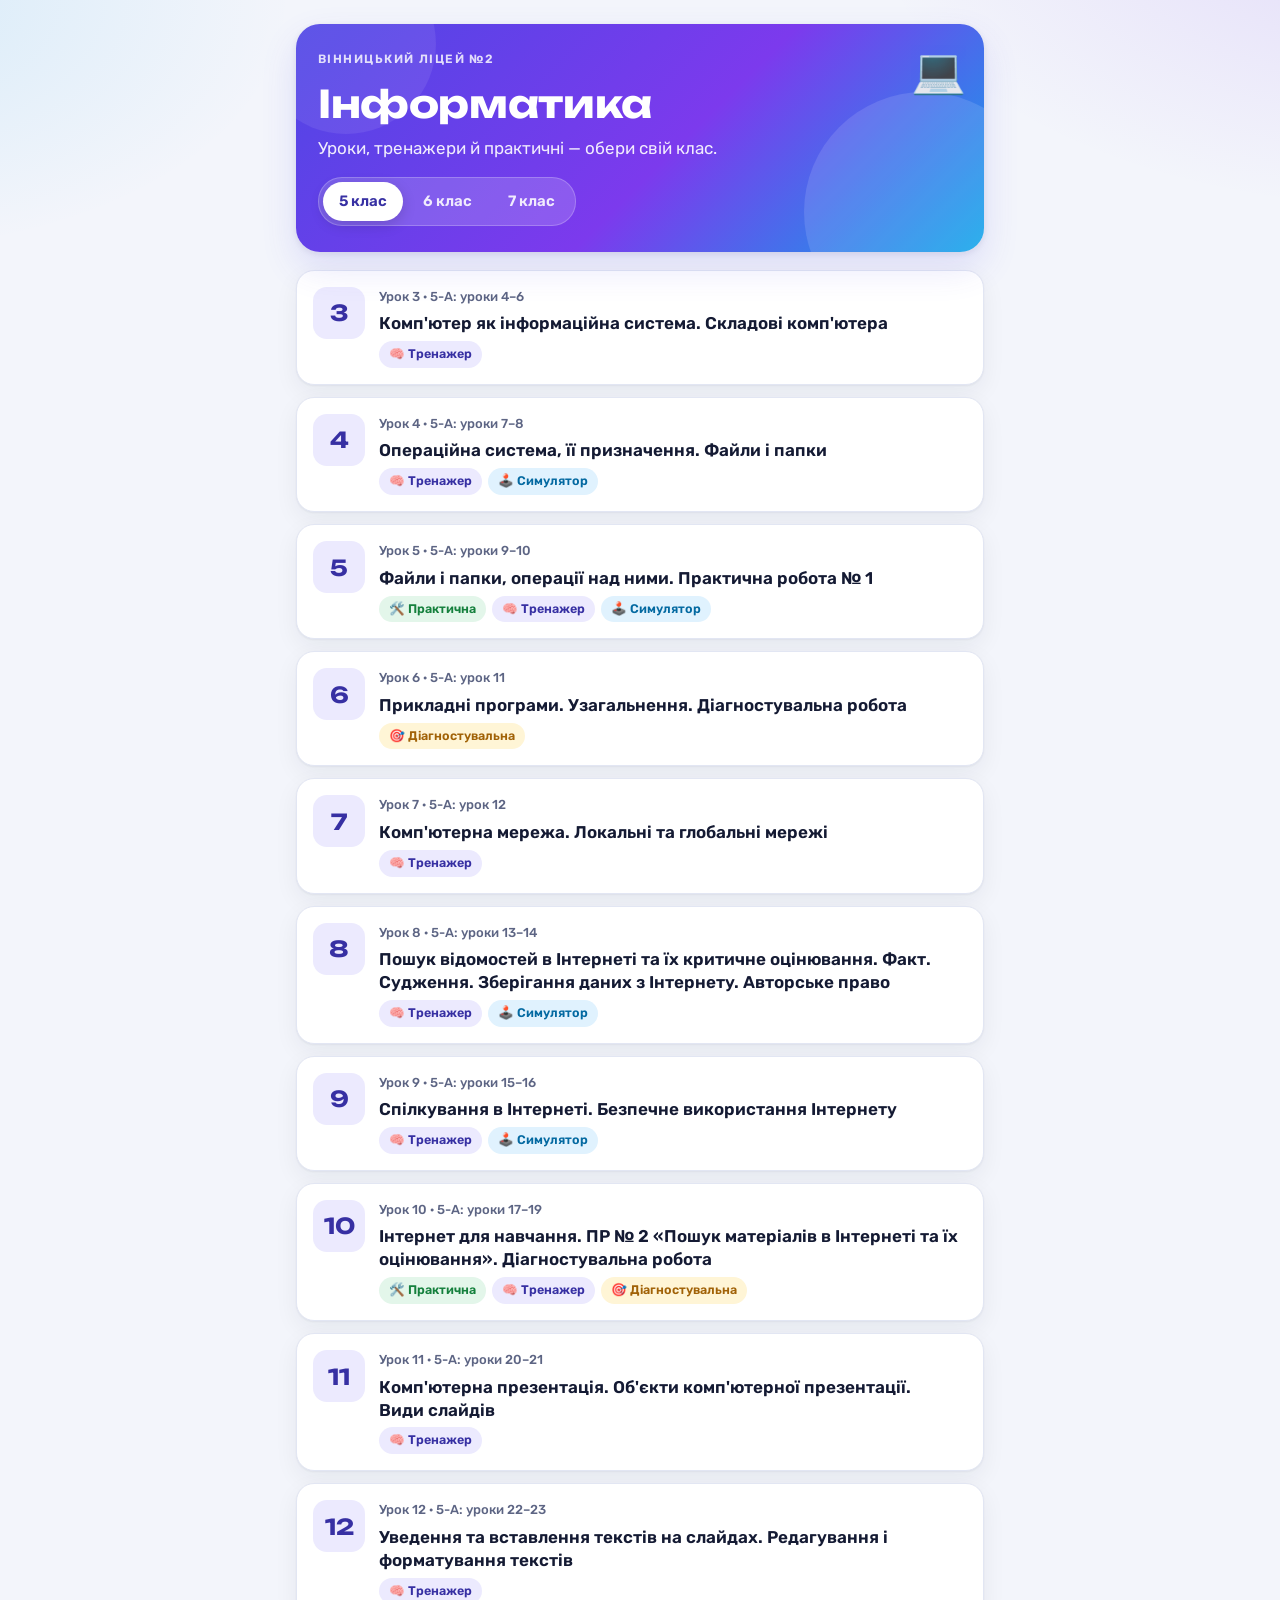
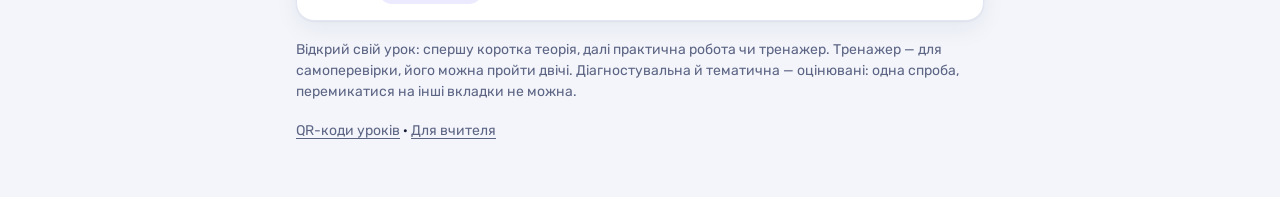
==== commit 36c02b69: "Уроки 10–12 для 5, 6, 7 класів: сторінки, конспекти, тренажери, діагностувальні, практичні, QR - les" ====
--- a/index.html
+++ b/index.html
@@ -7,7 +7,7 @@
 <link rel="preconnect" href="https://fonts.googleapis.com">
 <link rel="preconnect" href="https://fonts.gstatic.com" crossorigin>
 <link rel="stylesheet" href="https://fonts.googleapis.com/css2?family=Unbounded:wght@500;600;700&family=Rubik:wght@400;500;600;700&display=swap">
-<link rel="stylesheet" href="assets/style.css?v=202610202238">
+<link rel="stylesheet" href="assets/style.css?v=202611031212">
 </head>
 <body>
 <div class="wrap">
@@ -71,13 +71,13 @@
     <p class="small" style="margin:0"><a href="qr.html" id="qrLink" class="link">QR-код цього уроку для проєктора</a></p>
   </div>
 </div>
-<script src="config.js?v=202610202238"></script>
-<script src="assets/engine.js?v=202610202238"></script>
-<script src="lessons.js?v=202610202238"></script>
-<script src="tests/index.js?v=202610202238"></script>
-<script src="practice/index.js?v=202610202238"></script>
-<script src="assets/site.js?v=202610202238"></script>
-<script src="assets/eggs.js?v=202610202238"></script>
+<script src="config.js?v=202611031212"></script>
+<script src="assets/engine.js?v=202611031212"></script>
+<script src="lessons.js?v=202611031212"></script>
+<script src="tests/index.js?v=202611031212"></script>
+<script src="practice/index.js?v=202611031212"></script>
+<script src="assets/site.js?v=202611031212"></script>
+<script src="assets/eggs.js?v=202611031212"></script>
 <script>SITE.ready().then(SITE.renderIndex);</script>
 </body>
 </html>
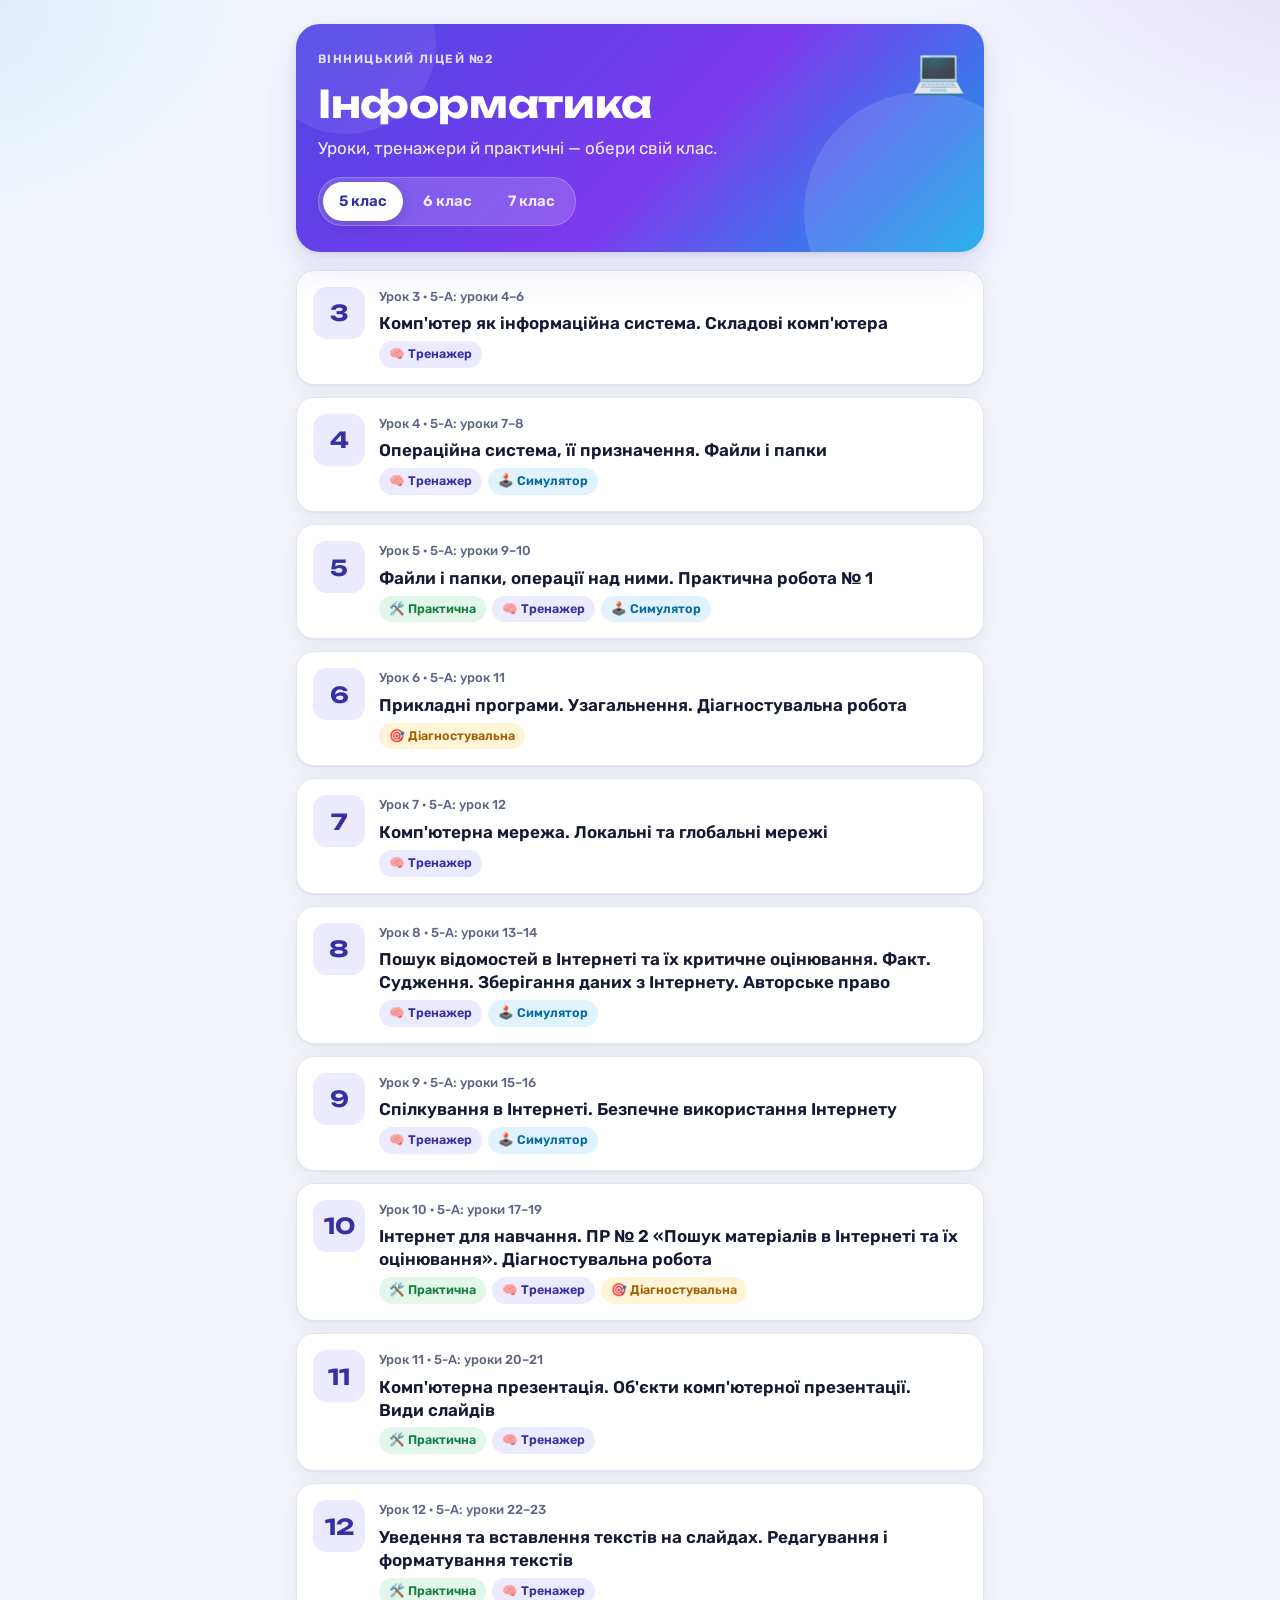
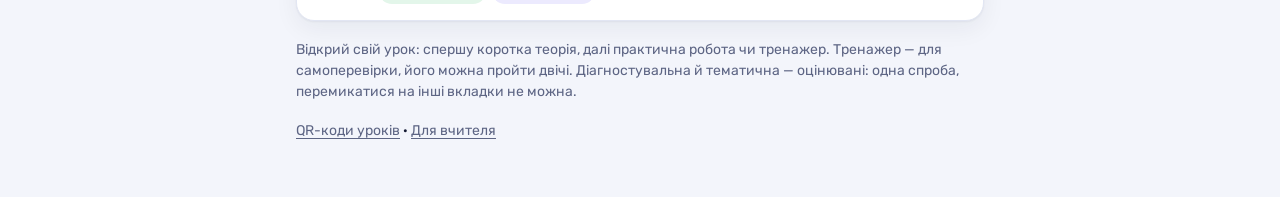
==== commit ffac8914: "Робота за комп'ютером для новачків: практичні 5-11, 5-12, 6-11, 7-12; переписано 6-12 і 7-11 Co-Auth" ====
--- a/index.html
+++ b/index.html
@@ -7,7 +7,7 @@
 <link rel="preconnect" href="https://fonts.googleapis.com">
 <link rel="preconnect" href="https://fonts.gstatic.com" crossorigin>
 <link rel="stylesheet" href="https://fonts.googleapis.com/css2?family=Unbounded:wght@500;600;700&family=Rubik:wght@400;500;600;700&display=swap">
-<link rel="stylesheet" href="assets/style.css?v=202611031212">
+<link rel="stylesheet" href="assets/style.css?v=202611241603">
 </head>
 <body>
 <div class="wrap">
@@ -71,13 +71,13 @@
     <p class="small" style="margin:0"><a href="qr.html" id="qrLink" class="link">QR-код цього уроку для проєктора</a></p>
   </div>
 </div>
-<script src="config.js?v=202611031212"></script>
-<script src="assets/engine.js?v=202611031212"></script>
-<script src="lessons.js?v=202611031212"></script>
-<script src="tests/index.js?v=202611031212"></script>
-<script src="practice/index.js?v=202611031212"></script>
-<script src="assets/site.js?v=202611031212"></script>
-<script src="assets/eggs.js?v=202611031212"></script>
+<script src="config.js?v=202611241603"></script>
+<script src="assets/engine.js?v=202611241603"></script>
+<script src="lessons.js?v=202611241603"></script>
+<script src="tests/index.js?v=202611241603"></script>
+<script src="practice/index.js?v=202611241603"></script>
+<script src="assets/site.js?v=202611241603"></script>
+<script src="assets/eggs.js?v=202611241603"></script>
 <script>SITE.ready().then(SITE.renderIndex);</script>
 </body>
 </html>
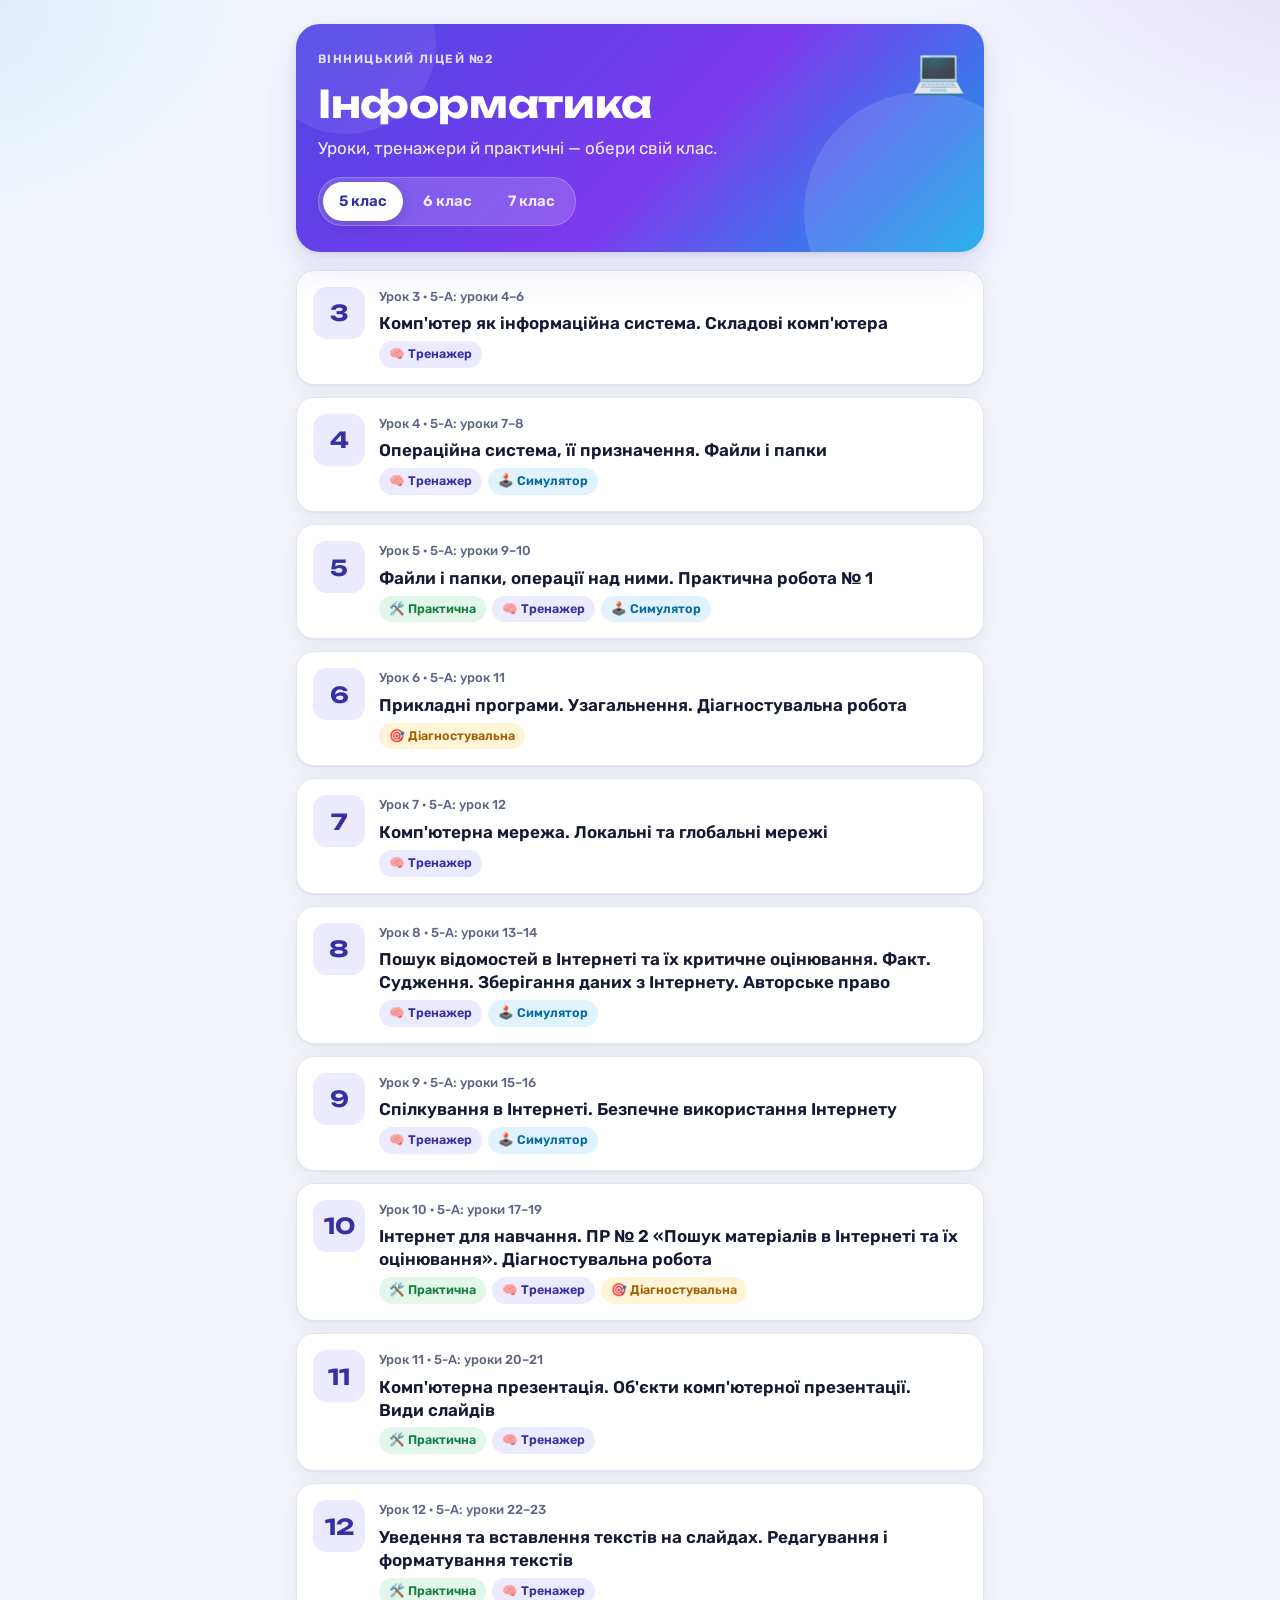
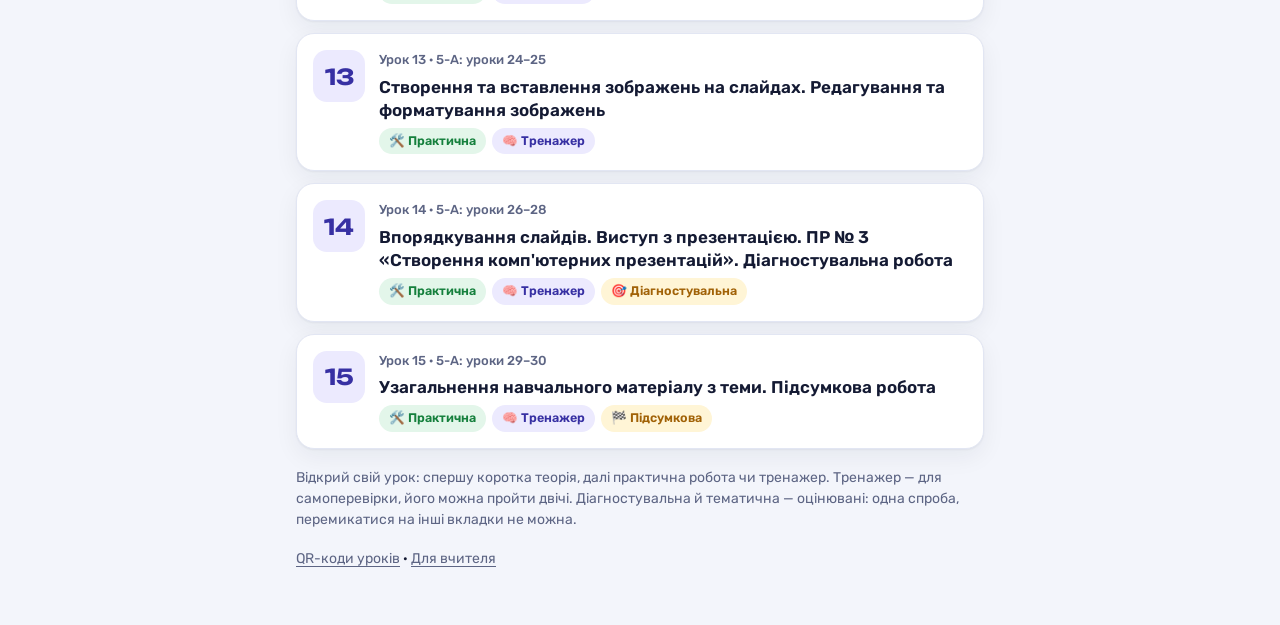
==== commit fc22923a: "Уроки 13–15 для 5, 6, 7 класів: сторінки, тренажери, практичні, підсумкові й тематичне - 5 кл.: зобр" ====
--- a/index.html
+++ b/index.html
@@ -7,7 +7,7 @@
 <link rel="preconnect" href="https://fonts.googleapis.com">
 <link rel="preconnect" href="https://fonts.gstatic.com" crossorigin>
 <link rel="stylesheet" href="https://fonts.googleapis.com/css2?family=Unbounded:wght@500;600;700&family=Rubik:wght@400;500;600;700&display=swap">
-<link rel="stylesheet" href="assets/style.css?v=202611241603">
+<link rel="stylesheet" href="assets/style.css?v=202611242142">
 </head>
 <body>
 <div class="wrap">
@@ -71,13 +71,13 @@
     <p class="small" style="margin:0"><a href="qr.html" id="qrLink" class="link">QR-код цього уроку для проєктора</a></p>
   </div>
 </div>
-<script src="config.js?v=202611241603"></script>
-<script src="assets/engine.js?v=202611241603"></script>
-<script src="lessons.js?v=202611241603"></script>
-<script src="tests/index.js?v=202611241603"></script>
-<script src="practice/index.js?v=202611241603"></script>
-<script src="assets/site.js?v=202611241603"></script>
-<script src="assets/eggs.js?v=202611241603"></script>
+<script src="config.js?v=202611242142"></script>
+<script src="assets/engine.js?v=202611242142"></script>
+<script src="lessons.js?v=202611242142"></script>
+<script src="tests/index.js?v=202611242142"></script>
+<script src="practice/index.js?v=202611242142"></script>
+<script src="assets/site.js?v=202611242142"></script>
+<script src="assets/eggs.js?v=202611242142"></script>
 <script>SITE.ready().then(SITE.renderIndex);</script>
 </body>
 </html>
--- a/assets/style.css
+++ b/assets/style.css
@@ -460,6 +460,8 @@
 .sc-path{stroke:#94a3b8;stroke-width:1.5;stroke-dasharray:4 3}
 .sc-cell{fill:var(--surface);stroke:var(--line)}
 .sc-key{fill:var(--accent-soft);stroke:var(--accent)}
+.sc-active{fill:var(--surface);stroke:var(--accent);stroke-width:2.5}
+.sc-num{text-anchor:end;fill:var(--fg)}
 .sc-tc{font-size:12px;font-weight:600;text-anchor:middle;fill:var(--fg)}
 .sc-arrowbg{fill:#fff;stroke:#999}
 .sc-t{font-size:12px;font-weight:600;fill:var(--fg)}
@@ -670,3 +672,26 @@
 .questcard .btn{align-self:flex-start;text-decoration:none}
 .beta{font-family:var(--body);font-size:11px;font-weight:700;letter-spacing:.06em;text-transform:uppercase;background:var(--accent-2);color:#fff;border-radius:999px;padding:2px 8px;vertical-align:middle}
 .questcard .lucky{margin:0;font-weight:600;color:var(--pass)}
+
+/* Практична: «Крок за кроком» і згорнуте «як саме» (24.11.2026) */
+.viewsw{align-self:flex-start;border:1.5px solid var(--line-2);background:var(--surface);color:var(--fg);border-radius:999px;padding:6px 14px;font:inherit;font-size:14px;font-weight:600;cursor:pointer}
+.viewsw:hover{border-color:var(--accent)}
+details.howbox{border-radius:12px;background:var(--accent-soft);color:var(--fg);font-size:15px;padding:8px 12px}
+details.howbox > summary{cursor:pointer;font-weight:600;font-size:15px;color:var(--accent-ink)}
+details.howbox .how{margin:8px 0 2px;padding-left:20px;display:flex;flex-direction:column;gap:4px}
+details.howbox .tipline{margin:8px 0 2px;color:var(--accent-ink)}
+.steps.focusmode{gap:0}
+.focus{border:2px solid var(--accent);border-radius:18px;padding:16px 18px;background:var(--surface);display:flex;flex-direction:column;gap:12px}
+.fdots{display:flex;flex-wrap:wrap;gap:6px}
+.fdot{width:30px;height:30px;border-radius:50%;border:1.5px solid var(--line-2);background:var(--surface-2);color:var(--muted);font:inherit;font-size:13px;font-weight:700;cursor:pointer;padding:0}
+.fdot.done{background:var(--pass);border-color:var(--pass);color:#fff}
+.fdot.on{outline:3px solid var(--accent);outline-offset:2px;color:var(--fg)}
+.fdot.on.done{color:#fff}
+.fnum{margin:0;font-size:14px;font-weight:700;color:var(--accent-ink);text-transform:uppercase;letter-spacing:.04em}
+.ftext{margin:0;font-size:22px;line-height:1.35;font-weight:600}
+.fbtns{display:flex;gap:10px;justify-content:space-between;flex-wrap:wrap}
+.fbtns .btn{font-size:17px;padding:12px 20px}
+.fbtns .btn:last-child{flex:1;min-width:180px}
+.fdone{margin:0;font-size:26px;font-weight:700;color:var(--pass)}
+.fsub{margin:0;font-size:18px}
+@media (max-width:520px){.ftext{font-size:19px}.focus{padding:14px}}
